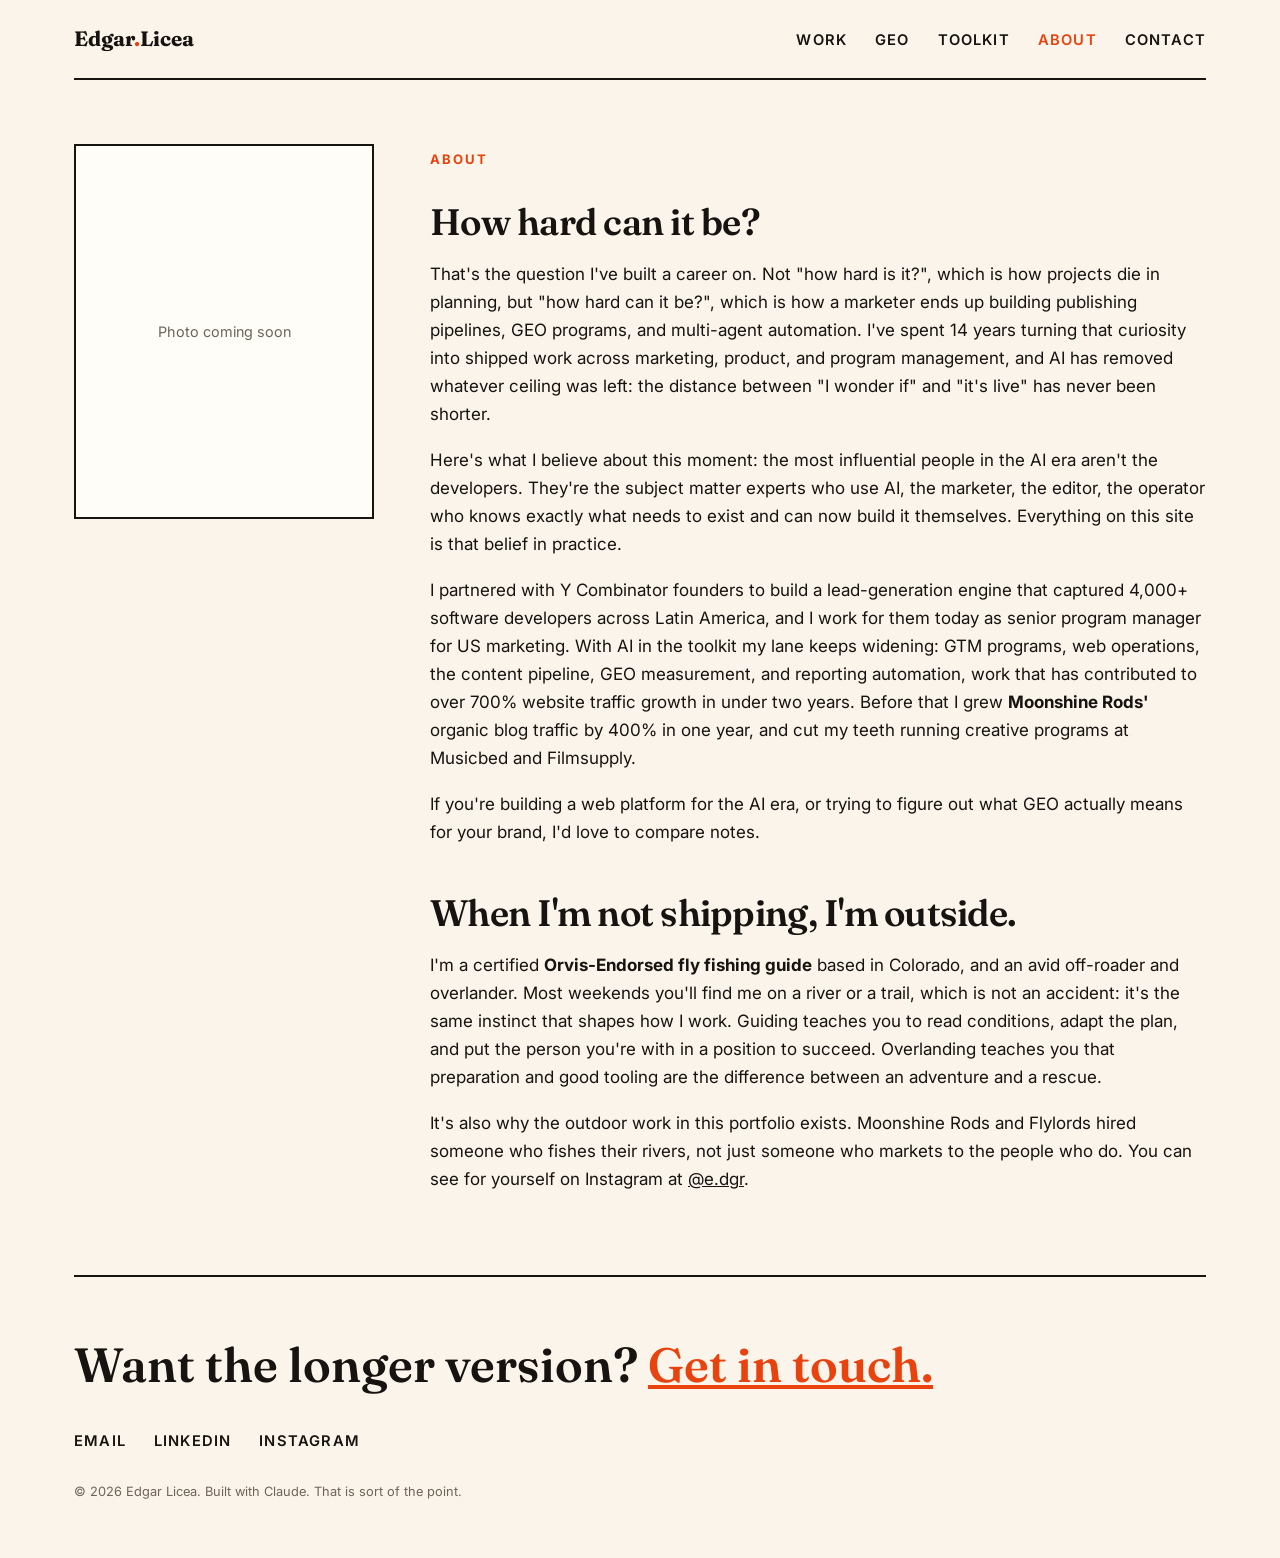
==== about.html @ 12d76d0f "Initial portfolio site" ====
<!DOCTYPE html>
<html lang="en">
<head>
<meta charset="UTF-8">
<meta name="viewport" content="width=device-width, initial-scale=1.0">
<title>About | Edgar Licea</title>
<meta name="description" content="Edgar Licea is a product manager and AI operations builder running web platforms as measurable growth engines.">
<link rel="preconnect" href="https://fonts.googleapis.com">
<link rel="preconnect" href="https://fonts.gstatic.com" crossorigin>
<link href="https://fonts.googleapis.com/css2?family=Fraunces:ital,wght@0,600;0,700;1,600&family=Inter:wght@400;600;700&display=swap" rel="stylesheet">
<link rel="stylesheet" href="css/style.css?v=3">
</head>
<body>

<div class="wrap">
  <nav class="nav">
    <a class="logo" href="index.html">Edgar<em>.</em>Licea</a>
    <ul>
      <li><a href="index.html#work">Work</a></li>
      <li><a href="geo.html">GEO</a></li>
      <li><a href="toolkit.html">Toolkit</a></li>
      <li><a href="about.html" aria-current="page">About</a></li>
      <li><a href="index.html#contact">Contact</a></li>
    </ul>
  </nav>

  <div class="about-grid">
    <div class="headshot">
      <!-- Replace this div's contents with: <img src="img/edgar.jpg" alt="Edgar Licea"> -->
      Photo coming soon
    </div>
    <article class="prose" style="padding: 0;">
      <span class="kicker">About</span>
      <h2 style="margin-top: 10px;">How hard can it be?</h2>
      <p>That's the question I've built a career on. Not "how hard is it?", which is how projects die in planning, but "how hard can it be?", which is how a marketer ends up building publishing pipelines, GEO programs, and multi-agent automation. I've spent 14 years turning that curiosity into shipped work across marketing, product, and program management, and AI has removed whatever ceiling was left: the distance between "I wonder if" and "it's live" has never been shorter.</p>
      <p>Here's what I believe about this moment: the most influential people in the AI era aren't the developers. They're the subject matter experts who use AI, the marketer, the editor, the operator who knows exactly what needs to exist and can now build it themselves. Everything on this site is that belief in practice.</p>
      <p>I partnered with Y Combinator founders to build a lead-generation engine that captured 4,000+ software developers across Latin America, and I work for them today as senior program manager for US marketing. With AI in the toolkit my lane keeps widening: GTM programs, web operations, the content pipeline, GEO measurement, and reporting automation, work that has contributed to over 700% website traffic growth in under two years. Before that I grew <strong>Moonshine Rods'</strong> organic blog traffic by 400% in one year, and cut my teeth running creative programs at Musicbed and Filmsupply.</p>
      <p>If you're building a web platform for the AI era, or trying to figure out what GEO actually means for your brand, I'd love to compare notes.</p>

      <h2 style="margin-top: 48px;">When I'm not shipping, I'm outside.</h2>
      <p>I'm a certified <strong>Orvis-Endorsed fly fishing guide</strong> based in Colorado, and an avid off-roader and overlander. Most weekends you'll find me on a river or a trail, which is not an accident: it's the same instinct that shapes how I work. Guiding teaches you to read conditions, adapt the plan, and put the person you're with in a position to succeed. Overlanding teaches you that preparation and good tooling are the difference between an adventure and a rescue.</p>
      <p>It's also why the outdoor work in this portfolio exists. Moonshine Rods and Flylords hired someone who fishes their rivers, not just someone who markets to the people who do. You can see for yourself on Instagram at <a href="https://www.instagram.com/e.dgr" target="_blank" rel="noopener">@e.dgr</a>.</p>
    </article>
  </div>

  <footer id="contact">
    <p class="cta">Want the longer version? <a href="mailto:edgar@licea.email">Get in touch.</a></p>
    <div class="foot-links">
      <a href="mailto:edgar@licea.email">Email</a>
      <a href="https://www.linkedin.com/in/edgar-licea-8003b765/" rel="me">LinkedIn</a>
      <a href="https://www.instagram.com/e.dgr" rel="me">Instagram</a>
    </div>
    <p class="fine">© 2026 Edgar Licea. Built with Claude. That is sort of the point.</p>
  </footer>
</div>

</body>
</html>
---- css/style.css ----
/* Edgar Licea — portfolio. Bold editorial. */
:root {
  --paper: #faf4ea;
  --ink: #171310;
  --accent: #e8430f;
  --accent-dark: #b53309;
  --muted: #6e6459;
  --rule: #d9cfc0;
  --card: #fffdf8;
  --max: 1180px;
}

* { margin: 0; padding: 0; box-sizing: border-box; }

html { scroll-behavior: smooth; }

body {
  background: var(--paper);
  color: var(--ink);
  font-family: "Inter", -apple-system, BlinkMacSystemFont, "Segoe UI", sans-serif;
  font-size: 17px;
  line-height: 1.65;
  -webkit-font-smoothing: antialiased;
}

.display, h1, h2, h3 {
  font-family: "Fraunces", Georgia, "Times New Roman", serif;
  font-weight: 600;
  line-height: 1.05;
  letter-spacing: -0.02em;
}

a { color: inherit; }

.wrap { max-width: var(--max); margin: 0 auto; padding: 0 24px; }

/* ---------- Nav ---------- */
.nav {
  display: flex; align-items: center; justify-content: space-between;
  padding: 22px 0;
  border-bottom: 2px solid var(--ink);
}
.nav .logo {
  font-family: "Fraunces", Georgia, serif;
  font-weight: 700; font-size: 1.3rem; text-decoration: none;
}
.nav .logo em { color: var(--accent); font-style: normal; }
.nav ul { display: flex; gap: 28px; list-style: none; }
.nav ul a {
  text-decoration: none; font-size: 0.92rem; font-weight: 600;
  text-transform: uppercase; letter-spacing: 0.08em;
}
.nav ul a:hover, .nav ul a[aria-current="page"] { color: var(--accent); }

/* ---------- Hero ---------- */
.hero { padding: 84px 0 64px; }
.kicker {
  display: inline-block;
  font-size: 0.82rem; font-weight: 700;
  text-transform: uppercase; letter-spacing: 0.16em;
  color: var(--accent);
  margin-bottom: 22px;
}
.hero h1 {
  font-size: clamp(2.6rem, 6.4vw, 5.2rem);
  max-width: 15ch;
}
.hero h1 .u {
  font-style: italic;
  color: var(--accent);
}
.hero .lede {
  margin-top: 28px;
  font-size: clamp(1.05rem, 1.6vw, 1.3rem);
  max-width: 56ch;
  color: var(--muted);
}
.hero .lede strong { color: var(--ink); }

/* ---------- Stats strip ---------- */
.stats {
  display: grid;
  grid-template-columns: repeat(4, 1fr);
  border-top: 2px solid var(--ink);
  border-bottom: 2px solid var(--ink);
  margin: 56px 0 0;
}
.stats > div {
  padding: 26px 20px 24px;
  border-left: 1px solid var(--rule);
}
.stats > div:first-child { border-left: none; padding-left: 0; }
.stats .num {
  font-family: "Fraunces", Georgia, serif;
  font-size: clamp(1.9rem, 3.4vw, 3rem);
  font-weight: 700;
  color: var(--accent);
  line-height: 1;
}
.stats .label {
  margin-top: 8px;
  font-size: 0.82rem; font-weight: 600;
  text-transform: uppercase; letter-spacing: 0.08em;
  color: var(--muted);
}

/* ---------- Section headings ---------- */
.section { padding: 72px 0 24px; }
.section-head {
  display: flex; align-items: baseline; justify-content: space-between;
  gap: 24px; margin-bottom: 40px;
}
.section-head h2 { font-size: clamp(1.9rem, 3.6vw, 3rem); }
.section-head .count {
  font-family: "Fraunces", Georgia, serif;
  color: var(--muted); font-size: 1.1rem; white-space: nowrap;
}

/* ---------- Project cards ---------- */
.cards { display: grid; grid-template-columns: 1fr 1fr; gap: 28px; padding-bottom: 64px; }
.card {
  background: var(--card);
  border: 2px solid var(--ink);
  padding: 34px 32px 30px;
  text-decoration: none;
  display: flex; flex-direction: column; gap: 14px;
  position: relative;
  transition: transform 0.15s ease, box-shadow 0.15s ease;
}
.card:hover { transform: translate(-3px, -3px); box-shadow: 6px 6px 0 var(--accent); }
.card .tag {
  font-size: 0.75rem; font-weight: 700;
  text-transform: uppercase; letter-spacing: 0.12em;
  color: var(--accent);
}
.card h3 { font-size: clamp(1.4rem, 2.4vw, 1.9rem); }
.card p { color: var(--muted); font-size: 0.98rem; }
.card .proof {
  margin-top: auto; padding-top: 16px;
  border-top: 1px solid var(--rule);
  font-size: 0.88rem; font-weight: 600;
}
.card .proof span { color: var(--accent); }
.card.soon { border-style: dashed; opacity: 0.85; }
.card.soon:hover { transform: none; box-shadow: none; }

/* ---------- Buttons ---------- */
.btn {
  display: inline-block;
  margin-top: 30px;
  padding: 14px 28px;
  background: var(--accent);
  color: var(--paper);
  font-weight: 700;
  font-size: 0.95rem;
  text-transform: uppercase;
  letter-spacing: 0.08em;
  text-decoration: none;
  border: 2px solid var(--ink);
  transition: transform 0.15s ease, box-shadow 0.15s ease;
}
.btn:hover { transform: translate(-2px, -2px); box-shadow: 4px 4px 0 var(--ink); }

/* ---------- Definition boxes ---------- */
.defs { display: grid; grid-template-columns: 1fr 1fr; gap: 24px; margin: 32px 0 8px; }
.defs > div {
  border: 2px solid var(--ink);
  background: var(--card);
  padding: 26px 26px 24px;
}
.defs .term {
  font-family: "Fraunces", Georgia, serif;
  font-weight: 700;
  font-size: 1.25rem;
  margin-bottom: 10px;
}
.defs .term span { color: var(--accent); }
.defs p { font-size: 0.95rem; color: var(--muted); line-height: 1.6; }
@media (max-width: 860px) { .defs { grid-template-columns: 1fr; } }

/* ---------- Case study pages ---------- */
.cs-hero { padding: 72px 0 48px; border-bottom: 2px solid var(--ink); }
.cs-hero h1 { font-size: clamp(2.2rem, 5vw, 4rem); max-width: 20ch; }
.cs-meta {
  display: flex; flex-wrap: wrap; gap: 12px 36px;
  margin-top: 30px; font-size: 0.88rem;
}
.cs-meta div strong {
  display: block; font-size: 0.75rem; font-weight: 700;
  text-transform: uppercase; letter-spacing: 0.1em; color: var(--muted);
  margin-bottom: 2px;
}
.tldr {
  margin: 48px 0 8px;
  background: var(--ink); color: var(--paper);
  padding: 32px 34px;
}
.tldr .tag { color: var(--accent); font-size: 0.78rem; font-weight: 700; text-transform: uppercase; letter-spacing: 0.12em; }
.tldr p { margin-top: 10px; font-size: 1.12rem; line-height: 1.6; }

.prose { max-width: 72ch; padding: 40px 0; }
.prose h2 {
  font-size: clamp(1.6rem, 3vw, 2.3rem);
  margin: 44px 0 18px;
}
.prose h2:first-child { margin-top: 0; }
.prose p { margin-bottom: 18px; }
.prose ul, .prose ol { margin: 0 0 18px 22px; }
.prose li { margin-bottom: 10px; }
.prose .note {
  border-left: 4px solid var(--accent);
  padding: 14px 20px;
  background: var(--card);
  font-size: 0.95rem;
  color: var(--muted);
  margin: 24px 0;
}

.results { display: grid; grid-template-columns: repeat(3, 1fr); gap: 20px; margin: 28px 0 12px; }
.results > div {
  border: 2px solid var(--ink); background: var(--card);
  padding: 22px 20px;
}
.results .num {
  font-family: "Fraunces", Georgia, serif;
  font-size: 2.2rem; font-weight: 700; color: var(--accent); line-height: 1.1;
}
.results .label { font-size: 0.85rem; color: var(--muted); margin-top: 6px; }

.flow { list-style: none; margin: 28px 0 !important; counter-reset: step; }
.flow li {
  counter-increment: step;
  display: flex; gap: 18px; align-items: baseline;
  padding: 16px 0; border-bottom: 1px solid var(--rule);
  margin: 0 !important;
}
.flow li::before {
  content: counter(step, decimal-leading-zero);
  font-family: "Fraunces", Georgia, serif;
  font-weight: 700; font-size: 1.3rem; color: var(--accent);
  flex-shrink: 0;
}
.flow li > div { flex: 1; }
.flow li > div > strong { display: block; margin-bottom: 4px; }

/* ---------- Next / prev ---------- */
.next {
  border-top: 2px solid var(--ink);
  padding: 40px 0 72px;
  display: flex; justify-content: space-between; align-items: center; gap: 20px;
}
.next a {
  font-family: "Fraunces", Georgia, serif;
  font-size: 1.25rem; font-weight: 600; text-decoration: none;
}
.next a:hover { color: var(--accent); }
.next .dir { display: block; font-family: "Inter", sans-serif; font-size: 0.75rem; font-weight: 700; text-transform: uppercase; letter-spacing: 0.12em; color: var(--muted); margin-bottom: 4px; }

/* ---------- About ---------- */
.about-grid { display: grid; grid-template-columns: 300px 1fr; gap: 56px; padding: 64px 0; align-items: start; }
.headshot {
  aspect-ratio: 4/5; border: 2px solid var(--ink); background: var(--card);
  display: flex; align-items: center; justify-content: center;
  color: var(--muted); font-size: 0.9rem; text-align: center; padding: 20px;
}
.headshot img { width: 100%; height: 100%; object-fit: cover; }

/* ---------- Footer ---------- */
footer {
  border-top: 2px solid var(--ink);
  padding: 48px 0 56px;
}
footer .cta {
  font-family: "Fraunces", Georgia, serif;
  font-size: clamp(1.8rem, 4vw, 3rem); font-weight: 600;
  margin-bottom: 24px;
}
footer .cta a { color: var(--accent); }
.foot-links { display: flex; flex-wrap: wrap; gap: 28px; font-size: 0.92rem; font-weight: 600; }
.foot-links a { text-decoration: none; text-transform: uppercase; letter-spacing: 0.08em; }
.foot-links a:hover { color: var(--accent); }
footer .fine { margin-top: 28px; font-size: 0.8rem; color: var(--muted); }

/* ---------- Responsive ---------- */
@media (max-width: 860px) {
  .stats { grid-template-columns: 1fr 1fr; }
  .stats > div { border-left: none; padding-left: 0; }
  .cards { grid-template-columns: 1fr; }
  .results { grid-template-columns: 1fr; }
  .about-grid { grid-template-columns: 1fr; gap: 32px; }
  .headshot { max-width: 300px; }
  .nav ul { gap: 18px; }
}

@media (max-width: 560px) {
  .nav { flex-direction: column; align-items: flex-start; gap: 12px; padding: 18px 0; }
  .nav ul { gap: 20px; }
  .nav ul a { font-size: 0.85rem; }
  .hero { padding: 56px 0 44px; }
  .cs-hero { padding: 48px 0 36px; }
  .cs-meta { flex-direction: column; gap: 14px; }
  .tldr { padding: 24px 22px; }
  .next { flex-direction: column; align-items: flex-start; gap: 24px; }
  .next a[style] { text-align: left !important; }
}
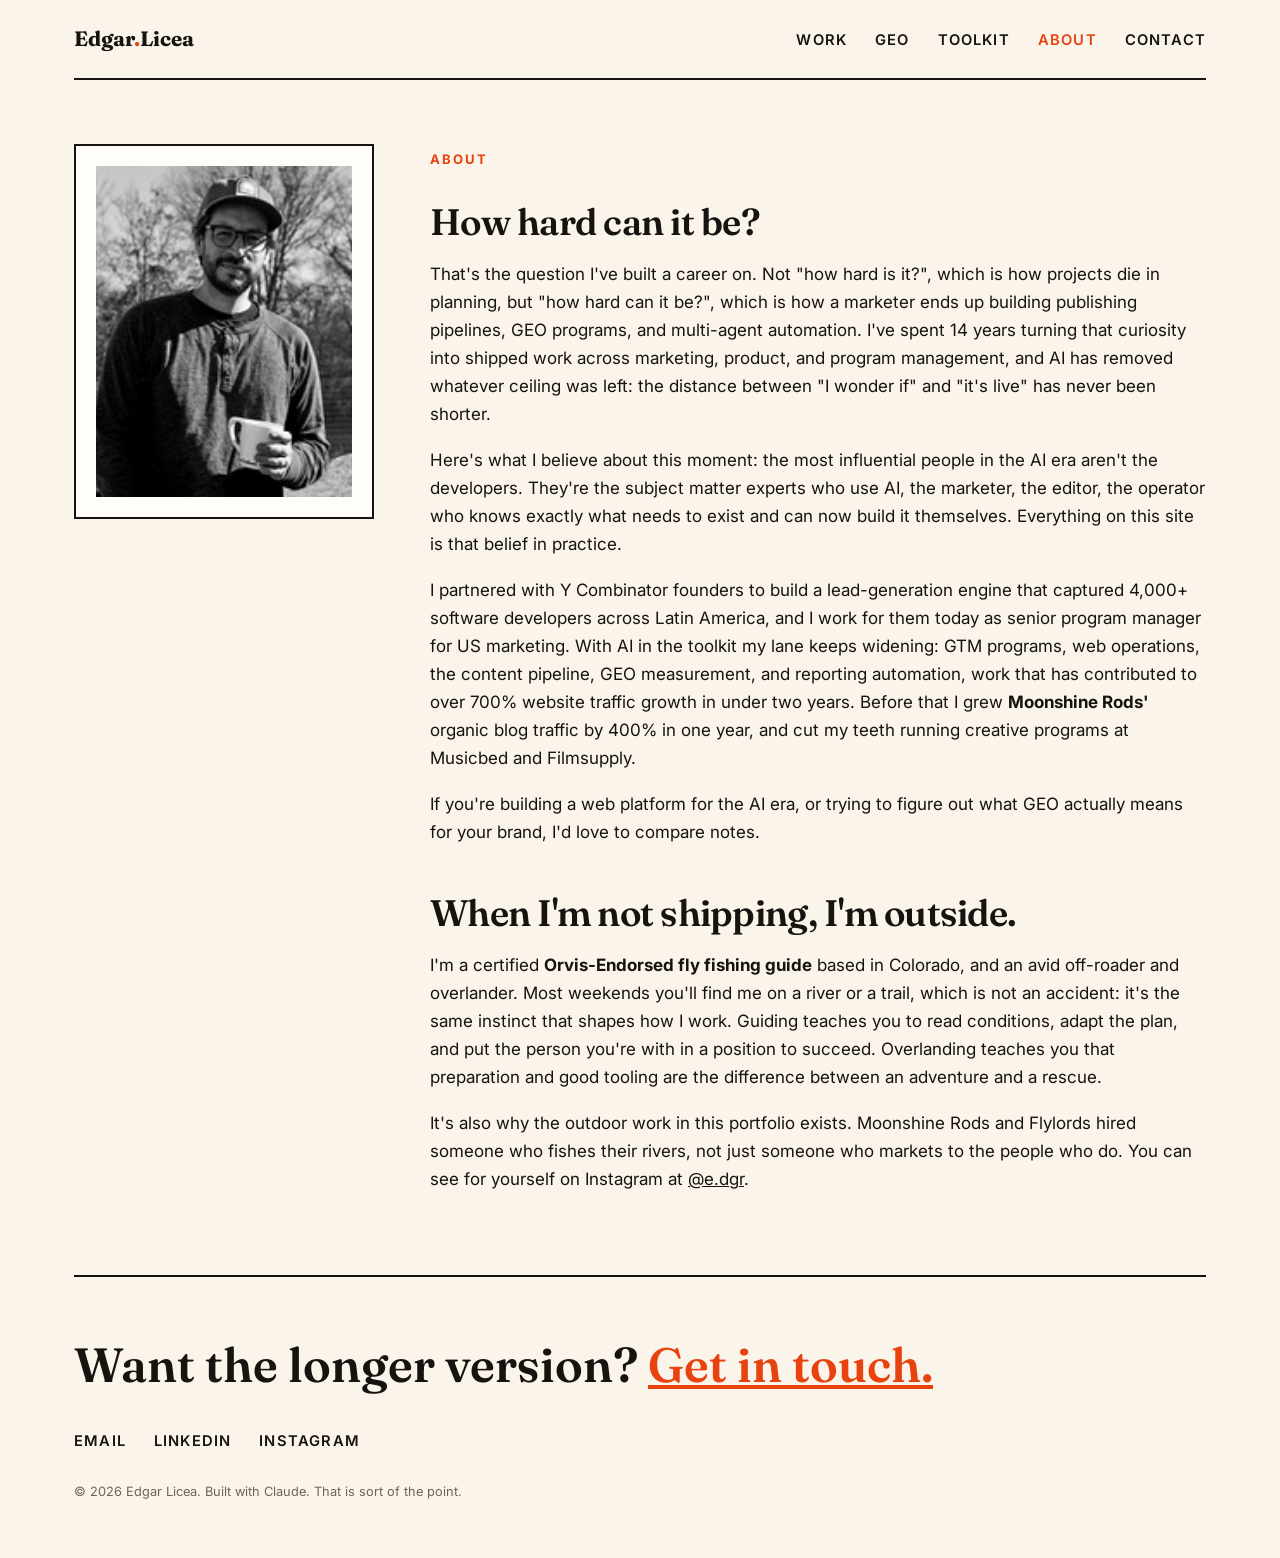
==== commit 480f6d20: "Add headshot and wire it into about.html Co-Authored-By: Claude Sonnet 4.6 <noreply@anthropic.com> C" ====
--- a/about.html
+++ b/about.html
@@ -26,8 +26,7 @@
 
   <div class="about-grid">
     <div class="headshot">
-      <!-- Replace this div's contents with: <img src="img/edgar.jpg" alt="Edgar Licea"> -->
-      Photo coming soon
+      <img src="img/edgar.jpg" alt="Edgar Licea">
     </div>
     <article class="prose" style="padding: 0;">
       <span class="kicker">About</span>
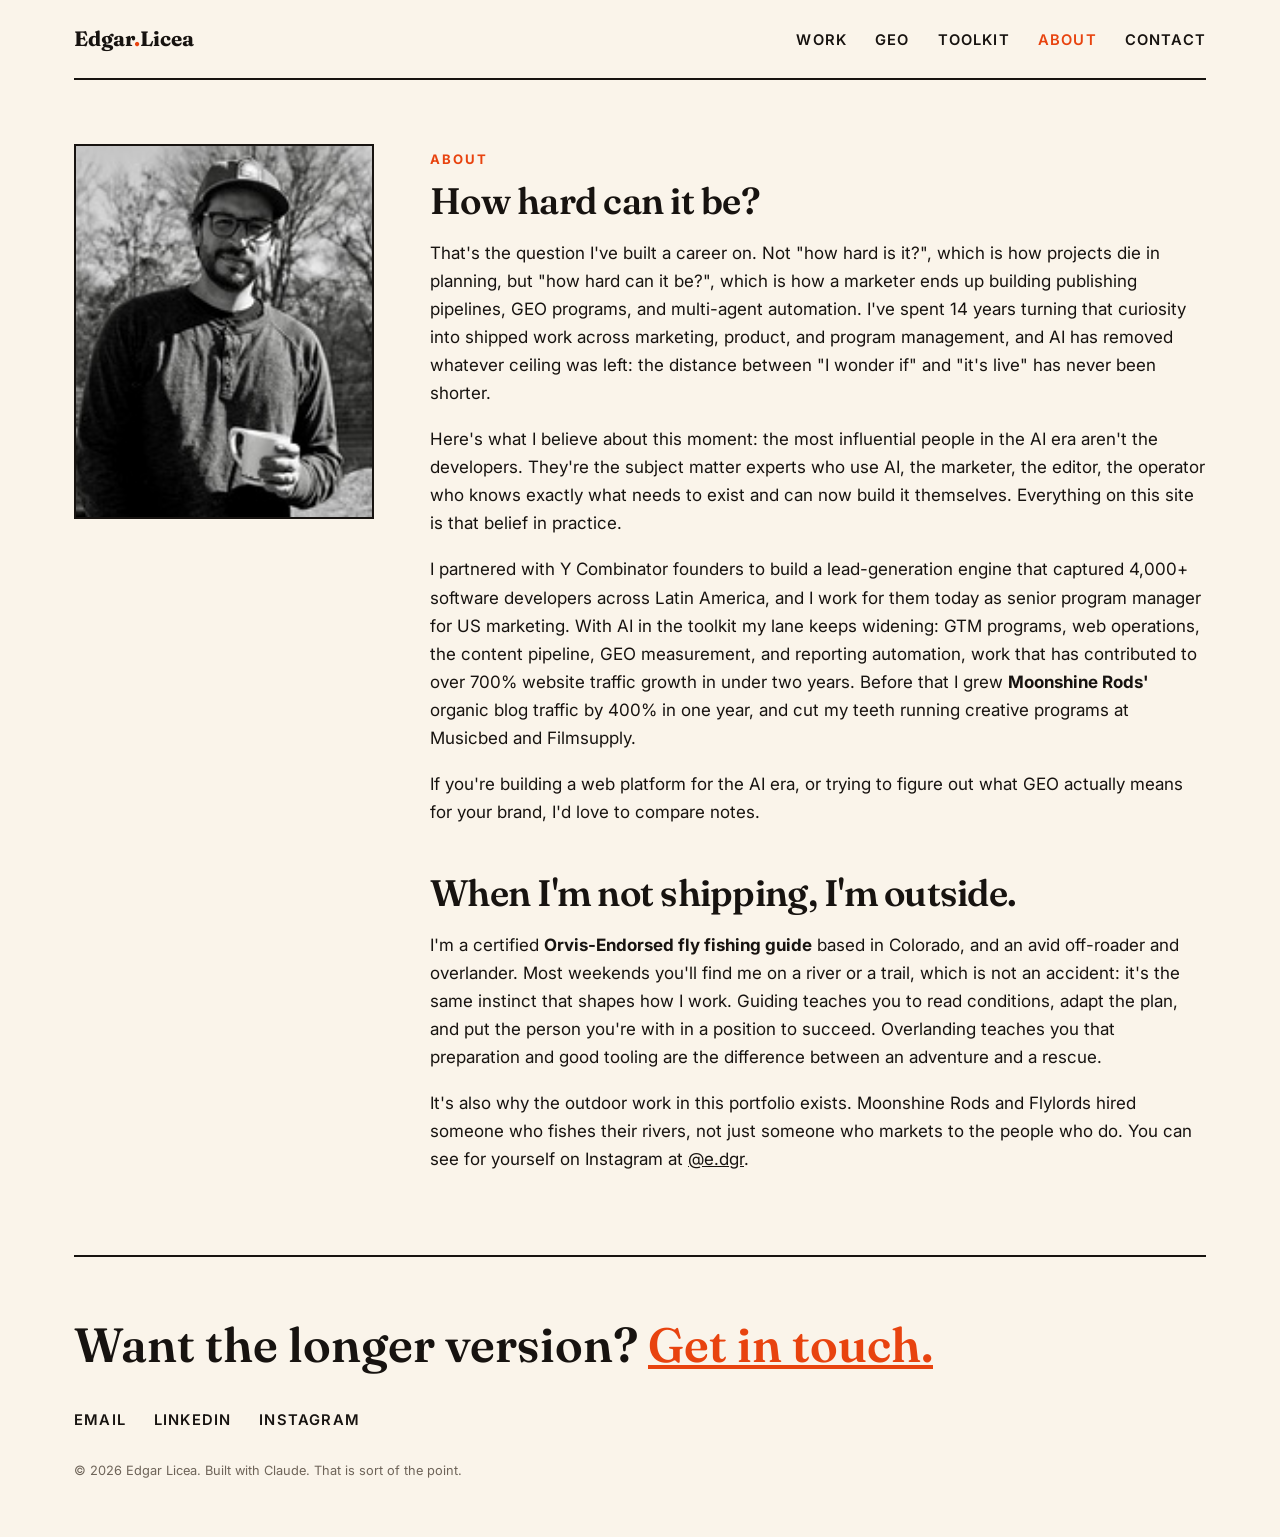
==== commit 63b952c1: "Widen hero h1, unify h1 size/line-height/max-width across all pages, bump CSS v6 sitewide Co-Authore" ====
--- a/about.html
+++ b/about.html
@@ -8,7 +8,7 @@
 <link rel="preconnect" href="https://fonts.googleapis.com">
 <link rel="preconnect" href="https://fonts.gstatic.com" crossorigin>
 <link href="https://fonts.googleapis.com/css2?family=Fraunces:ital,wght@0,600;0,700;1,600&family=Inter:wght@400;600;700&display=swap" rel="stylesheet">
-<link rel="stylesheet" href="css/style.css?v=3">
+<link rel="stylesheet" href="css/style.css?v=6">
 </head>
 <body>
 
--- a/css/style.css
+++ b/css/style.css
@@ -53,29 +53,42 @@
 .nav ul a:hover, .nav ul a[aria-current="page"] { color: var(--accent); }
 
 /* ---------- Hero ---------- */
-.hero { padding: 84px 0 64px; }
+.hero {
+  padding: 96px 0 80px;
+  border-bottom: 2px solid var(--ink);
+  text-align: center;
+  display: flex;
+  flex-direction: column;
+  align-items: center;
+  gap: 28px;
+}
 .kicker {
   display: inline-block;
   font-size: 0.82rem; font-weight: 700;
   text-transform: uppercase; letter-spacing: 0.16em;
   color: var(--accent);
-  margin-bottom: 22px;
 }
 .hero h1 {
-  font-size: clamp(2.6rem, 6.4vw, 5.2rem);
-  max-width: 15ch;
+  font-size: clamp(2rem, 4vw, 3.6rem);
+  max-width: 26ch;
+  line-height: 1.15;
+  text-wrap: balance;
 }
 .hero h1 .u {
   font-style: italic;
   color: var(--accent);
 }
 .hero .lede {
-  margin-top: 28px;
-  font-size: clamp(1.05rem, 1.6vw, 1.3rem);
-  max-width: 56ch;
+  font-size: clamp(1rem, 1.4vw, 1.15rem);
   color: var(--muted);
+  line-height: 1.7;
+  max-width: 52ch;
+  text-wrap: balance;
 }
 .hero .lede strong { color: var(--ink); }
+@media (max-width: 860px) {
+  .hero { padding: 64px 0 56px; gap: 20px; }
+}
 
 /* ---------- Stats strip ---------- */
 .stats {
@@ -179,8 +192,17 @@
 @media (max-width: 860px) { .defs { grid-template-columns: 1fr; } }
 
 /* ---------- Case study pages ---------- */
-.cs-hero { padding: 72px 0 48px; border-bottom: 2px solid var(--ink); }
-.cs-hero h1 { font-size: clamp(2.2rem, 5vw, 4rem); max-width: 20ch; }
+.cs-hero {
+  padding: 72px 0 56px;
+  border-bottom: 2px solid var(--ink);
+  text-align: center;
+  display: flex;
+  flex-direction: column;
+  align-items: center;
+  gap: 28px;
+}
+.cs-hero .kicker { text-align: center; }
+.cs-hero h1 { font-size: clamp(2rem, 4vw, 3.6rem); max-width: 26ch; text-wrap: balance; line-height: 1.15; }
 .cs-meta {
   display: flex; flex-wrap: wrap; gap: 12px 36px;
   margin-top: 30px; font-size: 0.88rem;
@@ -198,7 +220,7 @@
 .tldr .tag { color: var(--accent); font-size: 0.78rem; font-weight: 700; text-transform: uppercase; letter-spacing: 0.12em; }
 .tldr p { margin-top: 10px; font-size: 1.12rem; line-height: 1.6; }
 
-.prose { max-width: 72ch; padding: 40px 0; }
+.prose { max-width: 72ch; padding: 40px 0; margin: 0 auto; }
 .prose h2 {
   font-size: clamp(1.6rem, 3vw, 2.3rem);
   margin: 44px 0 18px;
@@ -233,6 +255,13 @@
   display: flex; gap: 18px; align-items: baseline;
   padding: 16px 0; border-bottom: 1px solid var(--rule);
   margin: 0 !important;
+  opacity: 0;
+  transform: translateY(28px);
+  transition: opacity 0.55s cubic-bezier(0.16, 1, 0.3, 1), transform 0.55s cubic-bezier(0.16, 1, 0.3, 1);
+}
+.flow li.revealed {
+  opacity: 1;
+  transform: none;
 }
 .flow li::before {
   content: counter(step, decimal-leading-zero);
@@ -260,10 +289,9 @@
 .about-grid { display: grid; grid-template-columns: 300px 1fr; gap: 56px; padding: 64px 0; align-items: start; }
 .headshot {
   aspect-ratio: 4/5; border: 2px solid var(--ink); background: var(--card);
-  display: flex; align-items: center; justify-content: center;
-  color: var(--muted); font-size: 0.9rem; text-align: center; padding: 20px;
-}
-.headshot img { width: 100%; height: 100%; object-fit: cover; }
+  overflow: hidden;
+}
+.headshot img { width: 100%; height: 100%; object-fit: cover; display: block; }
 
 /* ---------- Footer ---------- */
 footer {
@@ -283,8 +311,6 @@
 
 /* ---------- Responsive ---------- */
 @media (max-width: 860px) {
-  .stats { grid-template-columns: 1fr 1fr; }
-  .stats > div { border-left: none; padding-left: 0; }
   .cards { grid-template-columns: 1fr; }
   .results { grid-template-columns: 1fr; }
   .about-grid { grid-template-columns: 1fr; gap: 32px; }
@@ -296,7 +322,6 @@
   .nav { flex-direction: column; align-items: flex-start; gap: 12px; padding: 18px 0; }
   .nav ul { gap: 20px; }
   .nav ul a { font-size: 0.85rem; }
-  .hero { padding: 56px 0 44px; }
   .cs-hero { padding: 48px 0 36px; }
   .cs-meta { flex-direction: column; gap: 14px; }
   .tldr { padding: 24px 22px; }
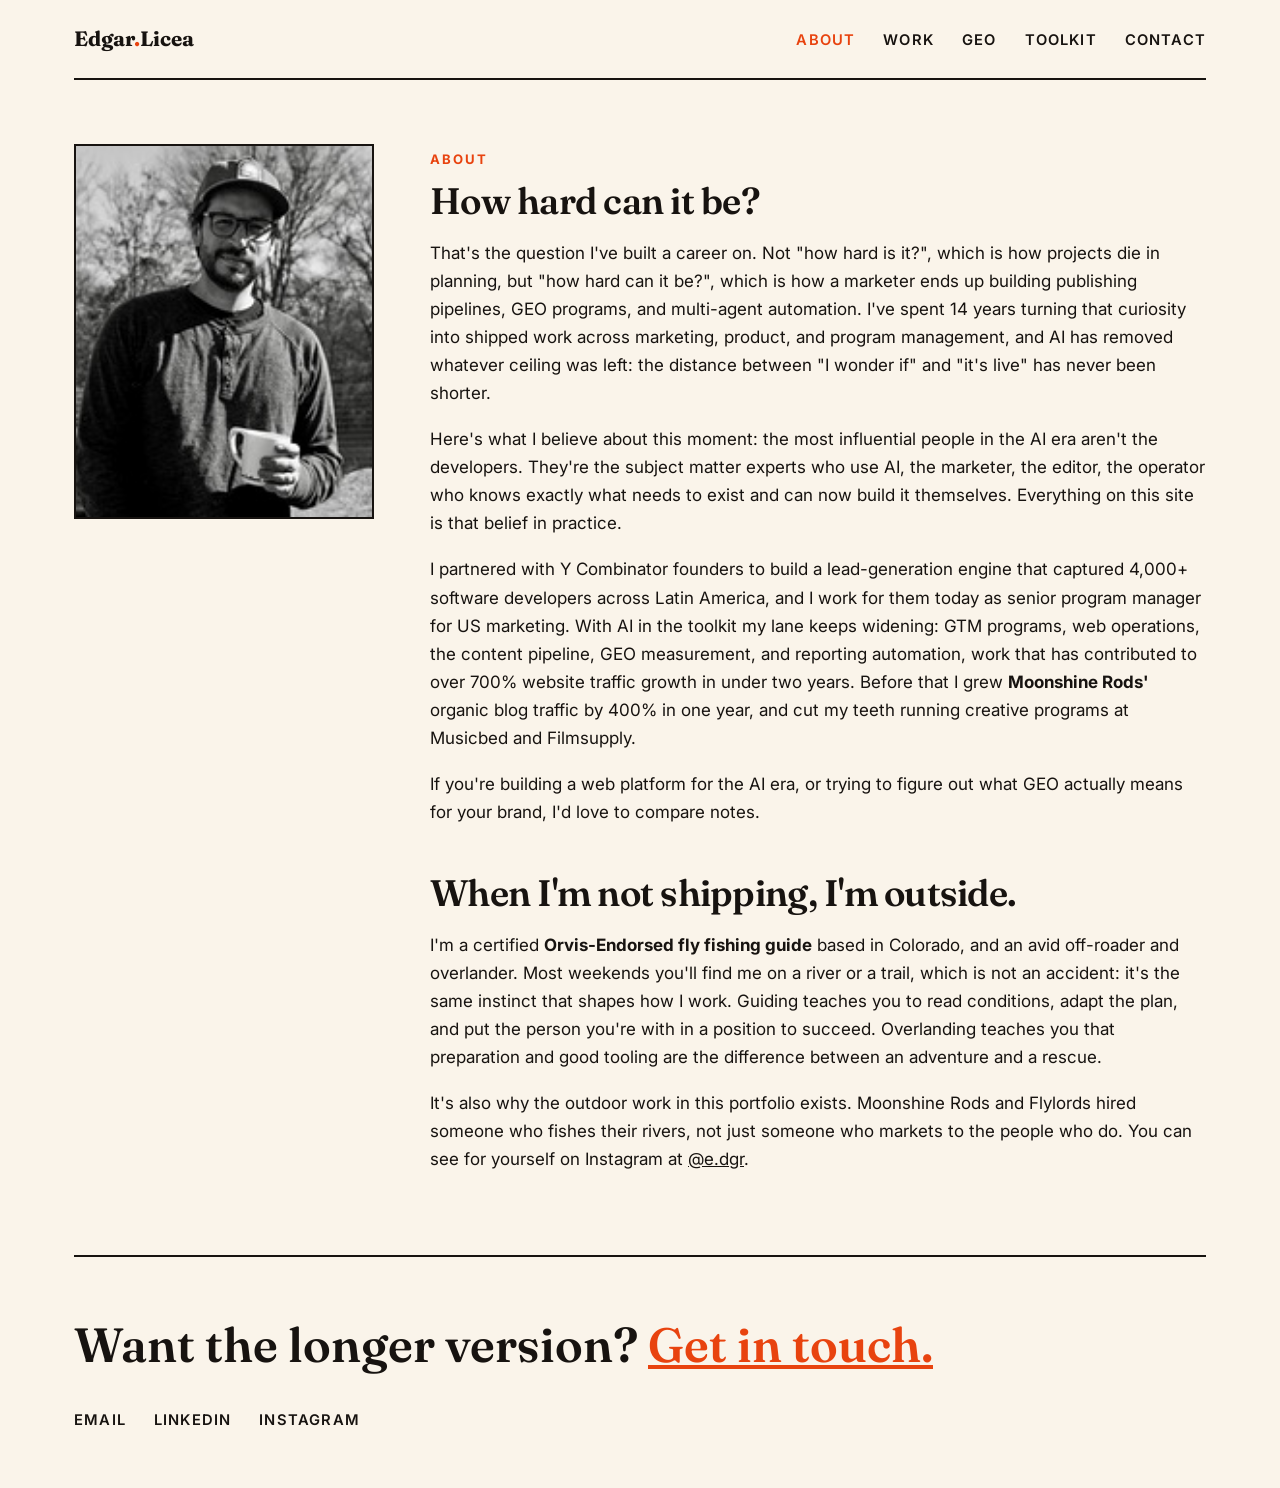
==== commit 8a823032: "Remove footer fine print, move About first in nav, fix flow animation on case study pages Co-Authore" ====
--- a/about.html
+++ b/about.html
@@ -16,11 +16,11 @@
   <nav class="nav">
     <a class="logo" href="index.html">Edgar<em>.</em>Licea</a>
     <ul>
+      <li><a href="about.html" aria-current="page">About</a></li>
       <li><a href="index.html#work">Work</a></li>
       <li><a href="geo.html">GEO</a></li>
       <li><a href="toolkit.html">Toolkit</a></li>
-      <li><a href="about.html" aria-current="page">About</a></li>
-      <li><a href="index.html#contact">Contact</a></li>
+            <li><a href="index.html#contact">Contact</a></li>
     </ul>
   </nav>
 
@@ -49,7 +49,6 @@
       <a href="https://www.linkedin.com/in/edgar-licea-8003b765/" rel="me">LinkedIn</a>
       <a href="https://www.instagram.com/e.dgr" rel="me">Instagram</a>
     </div>
-    <p class="fine">© 2026 Edgar Licea. Built with Claude. That is sort of the point.</p>
   </footer>
 </div>
 
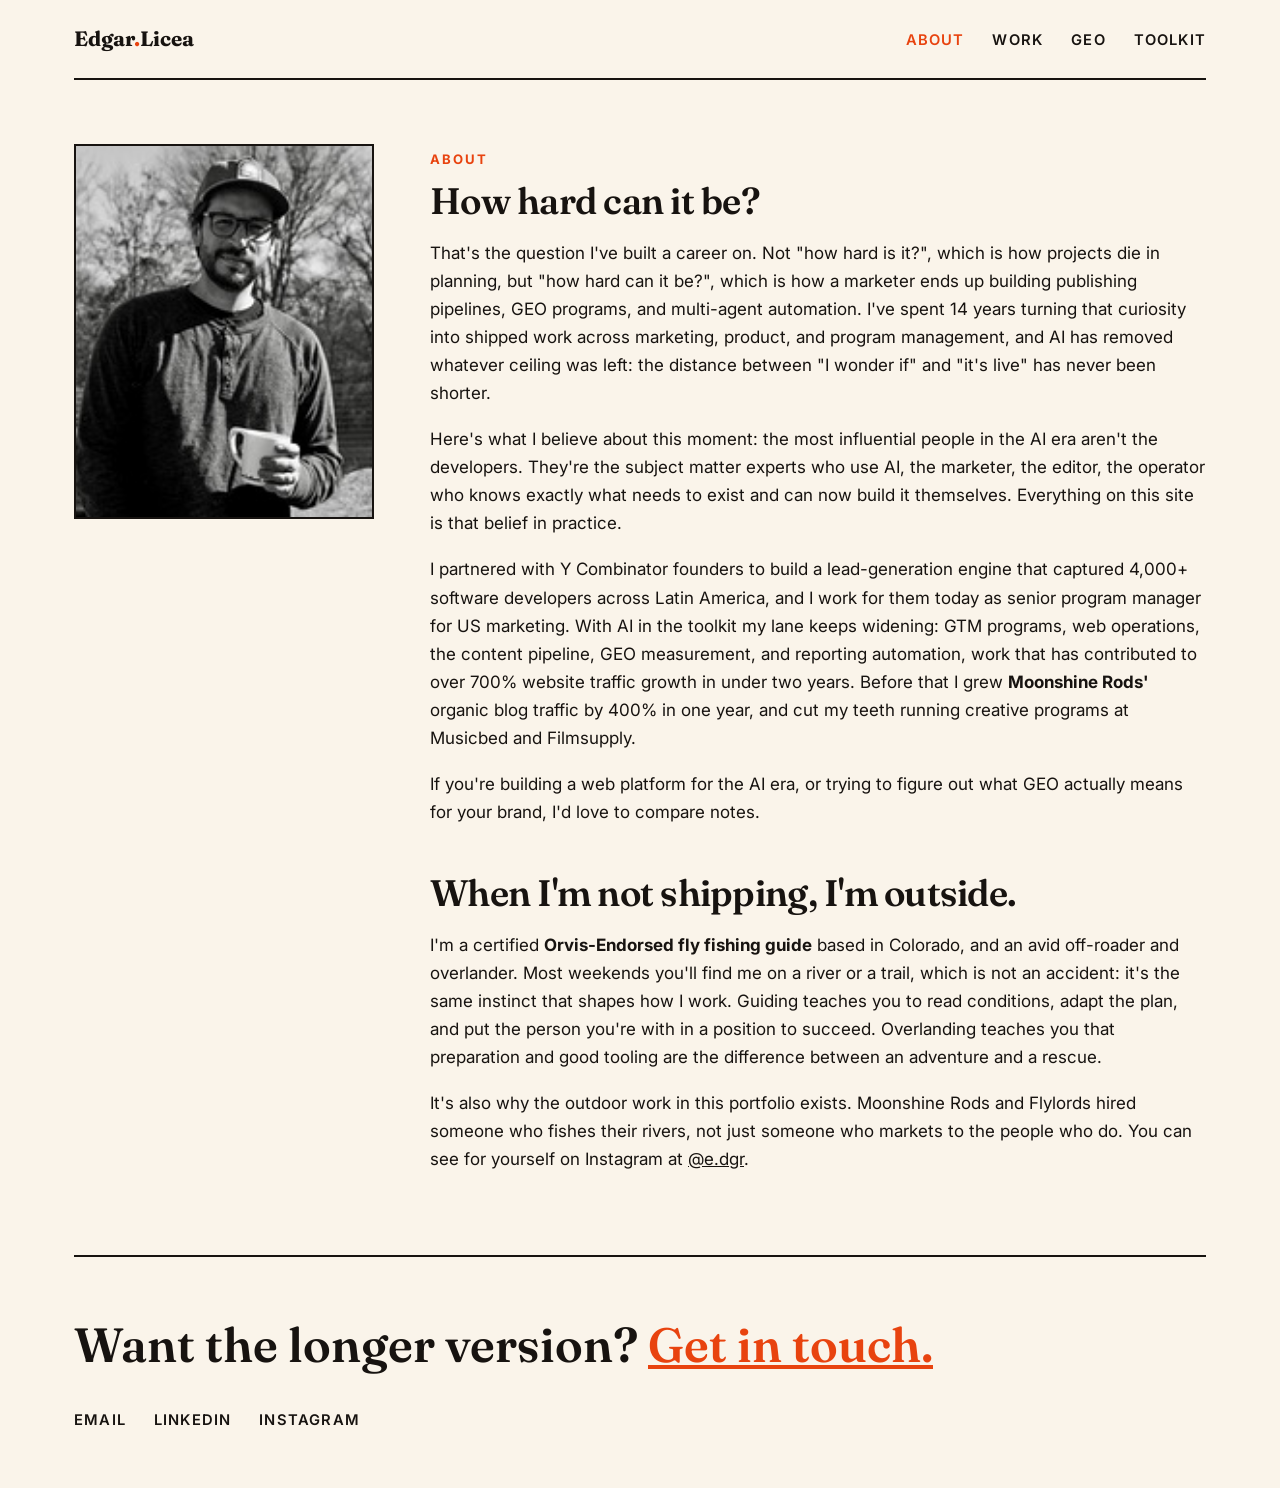
==== commit a5eeb452: "Remove Contact from nav on all pages Co-Authored-By: Claude Sonnet 4.6 <noreply@anthropic.com> Claud" ====
--- a/about.html
+++ b/about.html
@@ -20,7 +20,6 @@
       <li><a href="index.html#work">Work</a></li>
       <li><a href="geo.html">GEO</a></li>
       <li><a href="toolkit.html">Toolkit</a></li>
-            <li><a href="index.html#contact">Contact</a></li>
     </ul>
   </nav>
 
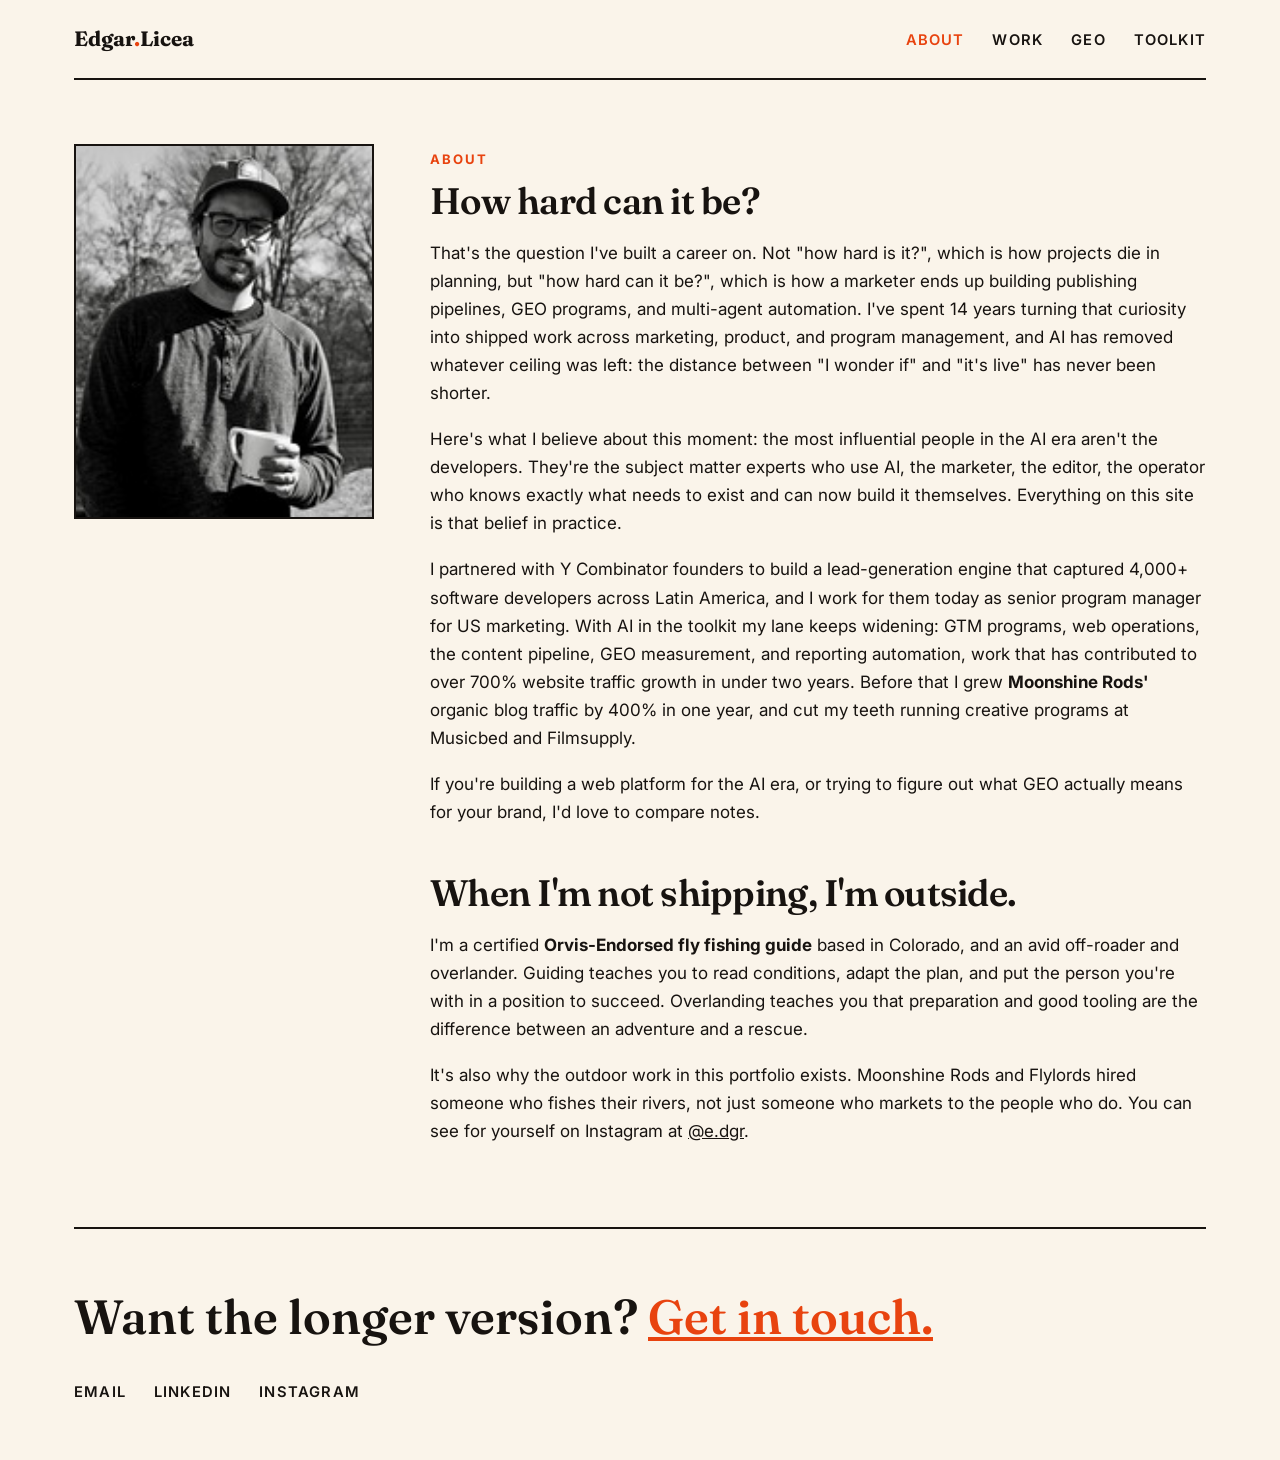
==== commit 9c99fe92: "Remove sentence from About bio Co-Authored-By: Claude Sonnet 4.6 <noreply@anthropic.com> Claude-Sess" ====
--- a/about.html
+++ b/about.html
@@ -36,7 +36,7 @@
       <p>If you're building a web platform for the AI era, or trying to figure out what GEO actually means for your brand, I'd love to compare notes.</p>
 
       <h2 style="margin-top: 48px;">When I'm not shipping, I'm outside.</h2>
-      <p>I'm a certified <strong>Orvis-Endorsed fly fishing guide</strong> based in Colorado, and an avid off-roader and overlander. Most weekends you'll find me on a river or a trail, which is not an accident: it's the same instinct that shapes how I work. Guiding teaches you to read conditions, adapt the plan, and put the person you're with in a position to succeed. Overlanding teaches you that preparation and good tooling are the difference between an adventure and a rescue.</p>
+      <p>I'm a certified <strong>Orvis-Endorsed fly fishing guide</strong> based in Colorado, and an avid off-roader and overlander. Guiding teaches you to read conditions, adapt the plan, and put the person you're with in a position to succeed. Overlanding teaches you that preparation and good tooling are the difference between an adventure and a rescue.</p>
       <p>It's also why the outdoor work in this portfolio exists. Moonshine Rods and Flylords hired someone who fishes their rivers, not just someone who markets to the people who do. You can see for yourself on Instagram at <a href="https://www.instagram.com/e.dgr" target="_blank" rel="noopener">@e.dgr</a>.</p>
     </article>
   </div>
